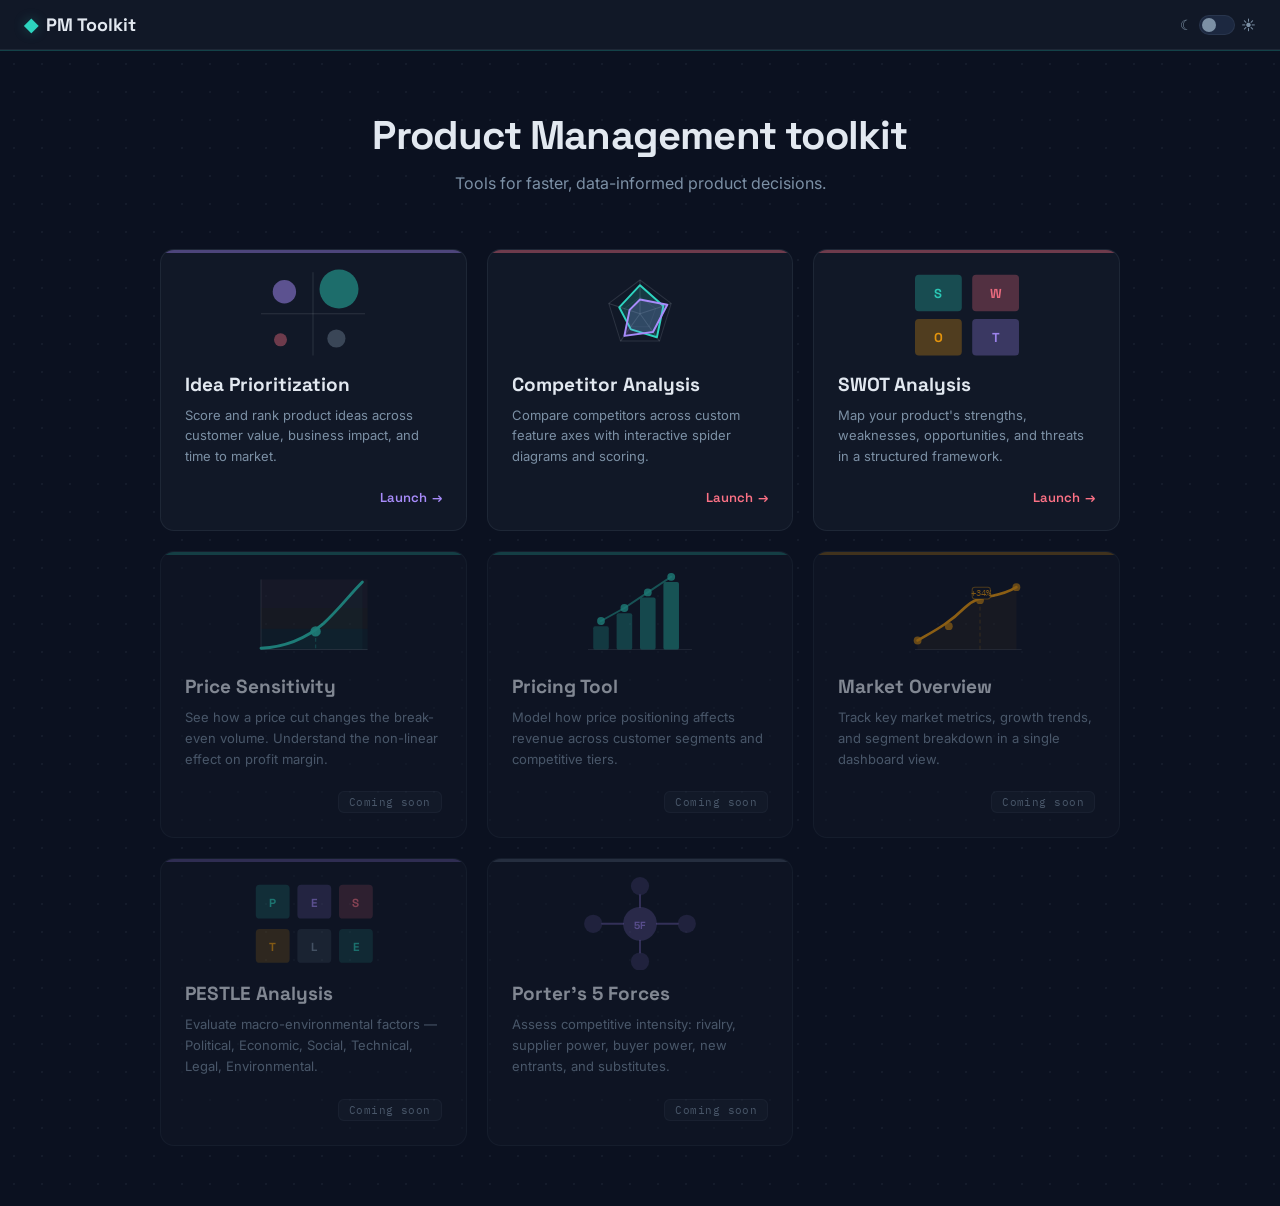
==== index.html @ ec794d37 "first deployment" ====
<!DOCTYPE html>
<html lang="en">
<head>
<meta charset="UTF-8">
<meta name="viewport" content="width=device-width, initial-scale=1.0">
<title>PM Toolkit</title>
<link rel="preconnect" href="https://fonts.googleapis.com">
<link href="https://fonts.googleapis.com/css2?family=Space+Grotesk:wght@500;700&family=Inter:wght@400;500;600&family=IBM+Plex+Mono:wght@500&display=swap" rel="stylesheet">
<link rel="stylesheet" href="index.css">
</head>
<body>
<div class="app">

  <header class="topbar">
    <div class="brand"><span class="brand-mark">&#9670;</span> PM Toolkit</div>
    <div class="topbar-actions">
      <label class="theme-toggle" title="Toggle light / dark theme">
        <span class="t-icon">&#9790;</span>
        <input type="checkbox" id="themeToggle">
        <span class="toggle-pill"><span class="toggle-dot"></span></span>
        <span class="t-icon">&#9728;</span>
      </label>
    </div>
  </header>

  <main class="hub">
    <div class="hub-hero">
      <h1>Product Management toolkit</h1>
      <p>Tools for faster, data-informed product decisions.</p>
    </div>

    <div class="tool-grid">

      <!-- 1. Idea Prioritization -->
      <a class="tool-card card-plum" href="prio_tool.html">
        <div class="card-visual">
          <svg viewBox="0 0 100 72" fill="none" xmlns="http://www.w3.org/2000/svg">
            <line x1="50" y1="4"  x2="50" y2="68" stroke="currentColor" stroke-opacity="0.12" stroke-width="0.8"/>
            <line x1="10" y1="36" x2="90" y2="36" stroke="currentColor" stroke-opacity="0.12" stroke-width="0.8"/>
            <circle cx="70" cy="17" r="15" fill="var(--teal)"  opacity="0.45"/>
            <circle cx="28" cy="19" r="9"  fill="var(--plum)"  opacity="0.5"/>
            <circle cx="68" cy="55" r="7"  fill="var(--slate)" opacity="0.38"/>
            <circle cx="25" cy="56" r="5"  fill="var(--coral)" opacity="0.4"/>
          </svg>
        </div>
        <div class="card-body">
          <h2 class="card-title">Idea Prioritization</h2>
          <p class="card-desc">Score and rank product ideas across customer value, business impact, and time to market.</p>
        </div>
        <div class="card-footer">
          <span class="card-launch">Launch <span class="launch-arrow">&#8594;</span></span>
        </div>
      </a>

      <!-- 2. Competitor Analysis -->
      <a class="tool-card card-coral" href="competitor_analysis.html">
        <div class="card-visual">
          <svg viewBox="0 0 100 72" fill="none" xmlns="http://www.w3.org/2000/svg">
            <line x1="50" y1="36" x2="50" y2="10"  stroke="currentColor" stroke-opacity="0.15" stroke-width="0.8"/>
            <line x1="50" y1="36" x2="74" y2="28"  stroke="currentColor" stroke-opacity="0.15" stroke-width="0.8"/>
            <line x1="50" y1="36" x2="65" y2="57"  stroke="currentColor" stroke-opacity="0.15" stroke-width="0.8"/>
            <line x1="50" y1="36" x2="35" y2="57"  stroke="currentColor" stroke-opacity="0.15" stroke-width="0.8"/>
            <line x1="50" y1="36" x2="26" y2="28"  stroke="currentColor" stroke-opacity="0.15" stroke-width="0.8"/>
            <polygon points="50,10 74,28 65,57 35,57 26,28" fill="none" stroke="currentColor" stroke-opacity="0.12" stroke-width="0.8"/>
            <polygon points="50,23 62,32 57,46 43,46 38,32" fill="none" stroke="currentColor" stroke-opacity="0.08" stroke-width="0.6"/>
            <polygon points="50,14 68,30 63,54 43,48 34,31" fill="var(--teal)" fill-opacity="0.18" stroke="var(--teal)" stroke-width="1.5" stroke-linejoin="round"/>
            <polygon points="50,25 71,29 60,50 38,53 42,33" fill="var(--plum)" fill-opacity="0.18" stroke="var(--plum)" stroke-width="1.5" stroke-linejoin="round"/>
          </svg>
        </div>
        <div class="card-body">
          <h2 class="card-title">Competitor Analysis</h2>
          <p class="card-desc">Compare competitors across custom feature axes with interactive spider diagrams and scoring.</p>
        </div>
        <div class="card-footer">
          <span class="card-launch">Launch <span class="launch-arrow">&#8594;</span></span>
        </div>
      </a>

      <!-- 3. SWOT Analysis -->
      <a class="tool-card card-coral" href="swot_tool.html">
        <div class="card-visual">
          <svg viewBox="0 0 100 72" fill="none" xmlns="http://www.w3.org/2000/svg">
            <rect x="10" y="6"  width="36" height="28" rx="3" fill="var(--teal)"  opacity="0.28"/>
            <rect x="54" y="6"  width="36" height="28" rx="3" fill="var(--coral)" opacity="0.28"/>
            <rect x="10" y="40" width="36" height="28" rx="3" fill="var(--amber)" opacity="0.28"/>
            <rect x="54" y="40" width="36" height="28" rx="3" fill="var(--plum)"  opacity="0.28"/>
            <text x="28" y="24" text-anchor="middle" font-family="Space Grotesk,sans-serif" font-size="10" font-weight="700" fill="var(--teal)"  opacity="0.9">S</text>
            <text x="72" y="24" text-anchor="middle" font-family="Space Grotesk,sans-serif" font-size="10" font-weight="700" fill="var(--coral)" opacity="0.9">W</text>
            <text x="28" y="58" text-anchor="middle" font-family="Space Grotesk,sans-serif" font-size="10" font-weight="700" fill="var(--amber)" opacity="0.9">O</text>
            <text x="72" y="58" text-anchor="middle" font-family="Space Grotesk,sans-serif" font-size="10" font-weight="700" fill="var(--plum)"  opacity="0.9">T</text>
          </svg>
        </div>
        <div class="card-body">
          <h2 class="card-title">SWOT Analysis</h2>
          <p class="card-desc">Map your product's strengths, weaknesses, opportunities, and threats in a structured framework.</p>
        </div>
        <div class="card-footer">
          <span class="card-launch">Launch <span class="launch-arrow">&#8594;</span></span>
        </div>
      </a>

      <!-- Price Sensitivity — Coming soon -->
      <div class="tool-card card-teal tool-card--soon">
        <div class="card-visual">
          <svg viewBox="0 0 100 72" fill="none" xmlns="http://www.w3.org/2000/svg">
            <line x1="10" y1="62" x2="92" y2="62" stroke="currentColor" stroke-opacity="0.2" stroke-width="0.8"/>
            <line x1="10" y1="8"  x2="10" y2="62" stroke="currentColor" stroke-opacity="0.2" stroke-width="0.8"/>
            <rect x="10" y="46" width="82" height="16" fill="var(--teal)"  opacity="0.06"/>
            <rect x="10" y="30" width="82" height="16" fill="var(--amber)" opacity="0.06"/>
            <rect x="10" y="8"  width="82" height="22" fill="var(--coral)" opacity="0.06"/>
            <path d="M 10 61 C 28 60 44 54 58 42 C 70 31 78 20 88 10" stroke="var(--teal)" stroke-width="2.2" stroke-linecap="round"/>
            <path d="M 10 61 C 28 60 44 54 58 42 C 70 31 78 20 88 10 L 88 62 Z" fill="var(--teal)" opacity="0.06"/>
            <circle cx="52" cy="48" r="4" fill="var(--teal)" opacity="0.9"/>
            <line x1="52" y1="48" x2="52" y2="62" stroke="var(--teal)" stroke-opacity="0.35" stroke-width="1" stroke-dasharray="3 2"/>
          </svg>
        </div>
        <div class="card-body">
          <h2 class="card-title">Price Sensitivity</h2>
          <p class="card-desc">See how a price cut changes the break-even volume. Understand the non-linear effect on profit margin.</p>
        </div>
        <div class="card-footer">
          <span class="card-badge">Coming soon</span>
        </div>
      </div>

      <!-- Pricing Tool — Coming soon -->
      <div class="tool-card card-teal tool-card--soon">
        <div class="card-visual">
          <svg viewBox="0 0 100 72" fill="none" xmlns="http://www.w3.org/2000/svg">
            <line x1="10" y1="62" x2="90" y2="62" stroke="currentColor" stroke-opacity="0.15" stroke-width="0.8"/>
            <rect x="14" y="44" width="12" height="18" rx="1.5" fill="var(--teal)" opacity="0.35"/>
            <rect x="32" y="34" width="12" height="28" rx="1.5" fill="var(--teal)" opacity="0.42"/>
            <rect x="50" y="22" width="12" height="40" rx="1.5" fill="var(--teal)" opacity="0.5"/>
            <rect x="68" y="10" width="12" height="52" rx="1.5" fill="var(--teal)" opacity="0.6"/>
            <circle cx="20" cy="40" r="3" fill="var(--teal)" opacity="0.8"/>
            <circle cx="38" cy="30" r="3" fill="var(--teal)" opacity="0.8"/>
            <circle cx="56" cy="18" r="3" fill="var(--teal)" opacity="0.8"/>
            <circle cx="74" cy="6"  r="3" fill="var(--teal)" opacity="0.8"/>
            <path d="M 20 40 L 38 30 L 56 18 L 74 6" stroke="var(--teal)" stroke-width="1.5" stroke-linecap="round" stroke-linejoin="round" opacity="0.6"/>
          </svg>
        </div>
        <div class="card-body">
          <h2 class="card-title">Pricing Tool</h2>
          <p class="card-desc">Model how price positioning affects revenue across customer segments and competitive tiers.</p>
        </div>
        <div class="card-footer">
          <span class="card-badge">Coming soon</span>
        </div>
      </div>

      <!-- Market Overview — Coming soon -->
      <div class="tool-card card-amber tool-card--soon">
        <div class="card-visual">
          <svg viewBox="0 0 100 72" fill="none" xmlns="http://www.w3.org/2000/svg">
            <line x1="10" y1="62" x2="92" y2="62" stroke="currentColor" stroke-opacity="0.15" stroke-width="0.8"/>
            <path d="M 12 55 C 24 48 36 42 48 30 C 60 18 72 24 88 14" stroke="var(--amber)" stroke-width="2" stroke-linecap="round" fill="none"/>
            <path d="M 12 55 C 24 48 36 42 48 30 C 60 18 72 24 88 14 L 88 62 L 12 62 Z" fill="var(--amber)" opacity="0.07"/>
            <circle cx="12" cy="55" r="3" fill="var(--amber)" opacity="0.7"/>
            <circle cx="36" cy="44" r="3" fill="var(--amber)" opacity="0.7"/>
            <circle cx="60" cy="24" r="3" fill="var(--amber)" opacity="0.7"/>
            <circle cx="88" cy="14" r="3" fill="var(--amber)" opacity="0.7"/>
            <line x1="60" y1="24" x2="60" y2="62" stroke="var(--amber)" stroke-opacity="0.2" stroke-dasharray="3 2" stroke-width="1"/>
            <rect x="54" y="14" width="14" height="9" rx="2" fill="var(--surface)" stroke="var(--amber)" stroke-opacity="0.5" stroke-width="0.8"/>
            <text x="61" y="21" text-anchor="middle" font-family="IBM Plex Mono,monospace" font-size="7" fill="var(--amber)" opacity="0.9">+34%</text>
          </svg>
        </div>
        <div class="card-body">
          <h2 class="card-title">Market Overview</h2>
          <p class="card-desc">Track key market metrics, growth trends, and segment breakdown in a single dashboard view.</p>
        </div>
        <div class="card-footer">
          <span class="card-badge">Coming soon</span>
        </div>
      </div>

      <!-- PESTLE — Coming soon -->
      <div class="tool-card card-plum tool-card--soon">
        <div class="card-visual">
          <svg viewBox="0 0 100 72" fill="none" xmlns="http://www.w3.org/2000/svg">
            <rect x="6"  y="6"  width="26" height="26" rx="3" fill="var(--teal)"  opacity="0.25"/>
            <rect x="38" y="6"  width="26" height="26" rx="3" fill="var(--plum)"  opacity="0.25"/>
            <rect x="70" y="6"  width="26" height="26" rx="3" fill="var(--coral)" opacity="0.25"/>
            <rect x="6"  y="40" width="26" height="26" rx="3" fill="var(--amber)" opacity="0.25"/>
            <rect x="38" y="40" width="26" height="26" rx="3" fill="var(--slate)" opacity="0.22"/>
            <rect x="70" y="40" width="26" height="26" rx="3" fill="var(--teal)"  opacity="0.2"/>
            <text x="19" y="23" text-anchor="middle" font-family="Space Grotesk,sans-serif" font-size="9" font-weight="700" fill="var(--teal)"  opacity="0.9">P</text>
            <text x="51" y="23" text-anchor="middle" font-family="Space Grotesk,sans-serif" font-size="9" font-weight="700" fill="var(--plum)"  opacity="0.9">E</text>
            <text x="83" y="23" text-anchor="middle" font-family="Space Grotesk,sans-serif" font-size="9" font-weight="700" fill="var(--coral)" opacity="0.9">S</text>
            <text x="19" y="57" text-anchor="middle" font-family="Space Grotesk,sans-serif" font-size="9" font-weight="700" fill="var(--amber)" opacity="0.9">T</text>
            <text x="51" y="57" text-anchor="middle" font-family="Space Grotesk,sans-serif" font-size="9" font-weight="700" fill="var(--slate)" opacity="0.9">L</text>
            <text x="83" y="57" text-anchor="middle" font-family="Space Grotesk,sans-serif" font-size="9" font-weight="700" fill="var(--teal)"  opacity="0.85">E</text>
          </svg>
        </div>
        <div class="card-body">
          <h2 class="card-title">PESTLE Analysis</h2>
          <p class="card-desc">Evaluate macro-environmental factors — Political, Economic, Social, Technical, Legal, Environmental.</p>
        </div>
        <div class="card-footer">
          <span class="card-badge">Coming soon</span>
        </div>
      </div>

      <!-- Porter's 5 Forces — Coming soon -->
      <div class="tool-card card-slate tool-card--soon">
        <div class="card-visual">
          <svg viewBox="0 0 100 72" fill="none" xmlns="http://www.w3.org/2000/svg">
            <circle cx="50" cy="36" r="13" fill="var(--plum)" opacity="0.32"/>
            <circle cx="50" cy="7"  r="7"  fill="var(--plum)" opacity="0.22"/>
            <circle cx="50" cy="65" r="7"  fill="var(--plum)" opacity="0.22"/>
            <circle cx="14" cy="36" r="7"  fill="var(--plum)" opacity="0.22"/>
            <circle cx="86" cy="36" r="7"  fill="var(--plum)" opacity="0.22"/>
            <line x1="50" y1="23" x2="50" y2="14" stroke="var(--plum)" stroke-opacity="0.45" stroke-width="1.5" stroke-linecap="round"/>
            <line x1="50" y1="49" x2="50" y2="58" stroke="var(--plum)" stroke-opacity="0.45" stroke-width="1.5" stroke-linecap="round"/>
            <line x1="37" y1="36" x2="21" y2="36" stroke="var(--plum)" stroke-opacity="0.45" stroke-width="1.5" stroke-linecap="round"/>
            <line x1="63" y1="36" x2="79" y2="36" stroke="var(--plum)" stroke-opacity="0.45" stroke-width="1.5" stroke-linecap="round"/>
            <text x="50" y="40" text-anchor="middle" font-family="Space Grotesk,sans-serif" font-size="8" font-weight="700" fill="var(--plum)" opacity="0.85">5F</text>
          </svg>
        </div>
        <div class="card-body">
          <h2 class="card-title">Porter's 5 Forces</h2>
          <p class="card-desc">Assess competitive intensity: rivalry, supplier power, buyer power, new entrants, and substitutes.</p>
        </div>
        <div class="card-footer">
          <span class="card-badge">Coming soon</span>
        </div>
      </div>

    </div>
  </main>

</div>

<script>
  function applyTheme(isLight) {
    document.documentElement.classList.toggle('light', isLight);
  }

  var tt = document.getElementById('themeToggle');
  var saved = localStorage.getItem('prio-theme');
  if (saved === 'light') { tt.checked = true; applyTheme(true); }

  tt.addEventListener('change', function () {
    applyTheme(this.checked);
    localStorage.setItem('prio-theme', this.checked ? 'light' : 'dark');
  });
</script>
</body>
</html>
---- index.css ----
/* ── Design tokens: dark (default) ──────────────────────────────── */
:root {
  --bg:              #0B1120;
  --surface:         #111827;
  --surface-raised:  #1C2840;
  --border:          rgba(148, 163, 184, 0.1);
  --border-bright:   rgba(148, 163, 184, 0.18);

  --ink:             #E2E8F0;
  --ink-soft:        #7C90A5;

  --teal:            #2DD4BF;
  --teal-bg:         rgba(45, 212, 191, 0.07);
  --teal-glow:       rgba(45, 212, 191, 0.25);

  --plum:            #A78BFA;
  --plum-bg:         rgba(167, 139, 250, 0.07);
  --plum-glow:       rgba(167, 139, 250, 0.2);

  --coral:           #FB7185;
  --coral-bg:        rgba(251, 113, 133, 0.07);
  --coral-glow:      rgba(251, 113, 133, 0.2);

  --amber:           #F59E0B;
  --amber-bg:        rgba(245, 158, 11, 0.07);

  --slate:           #7C90A5;
  --slate-bg:        rgba(124, 144, 165, 0.07);

  --font-display:    'Space Grotesk', sans-serif;
  --font-body:       'Inter', sans-serif;
  --font-mono:       'IBM Plex Mono', monospace;

  --r-sm:   6px;
  --r-md:   8px;
  --r-lg:   14px;
}

/* ── Design tokens: light ────────────────────────────────────────── */
:root.light {
  --bg:              #F4F3EE;
  --surface:         #FFFFFF;
  --surface-raised:  #ECEAE2;
  --border:          rgba(0, 0, 0, 0.1);
  --border-bright:   rgba(0, 0, 0, 0.2);

  --ink:             #1A2019;
  --ink-soft:        #5A6558;

  --teal:            #1A7060;
  --teal-bg:         rgba(26, 112, 96, 0.1);
  --teal-glow:       rgba(26, 112, 96, 0.2);

  --plum:            #5B4B8A;
  --plum-bg:         rgba(91, 75, 138, 0.1);
  --plum-glow:       rgba(91, 75, 138, 0.15);

  --coral:           #C95A35;
  --coral-bg:        rgba(201, 90, 53, 0.1);
  --coral-glow:      rgba(201, 90, 53, 0.15);

  --amber:           #B45309;
  --amber-bg:        rgba(180, 83, 9, 0.1);

  --slate:           #7A7A70;
  --slate-bg:        rgba(122, 122, 112, 0.1);
}

/* ── Base ────────────────────────────────────────────────────────── */
* { box-sizing: border-box; }

body {
  margin: 0;
  background: var(--bg);
  color: var(--ink);
  font-family: var(--font-body);
}

::-webkit-scrollbar { width: 5px; }
::-webkit-scrollbar-track { background: transparent; }
::-webkit-scrollbar-thumb { background: var(--surface-raised); border-radius: 3px; }

.app { display: flex; flex-direction: column; min-height: 100vh; }

/* ── Topbar ──────────────────────────────────────────────────────── */
.topbar {
  display: flex;
  align-items: center;
  justify-content: space-between;
  padding: 13px 24px;
  background: var(--surface);
  border-bottom: 1px solid var(--border);
  box-shadow: 0 1px 0 var(--teal-glow);
}

.brand {
  font-family: var(--font-display);
  font-weight: 700;
  font-size: 18px;
  display: flex;
  align-items: center;
  gap: 8px;
}

.brand-mark {
  color: var(--teal);
  filter: drop-shadow(0 0 6px var(--teal-glow));
}

/* ── Theme toggle ────────────────────────────────────────────────── */
.theme-toggle {
  display: flex;
  align-items: center;
  gap: 6px;
  cursor: pointer;
}

.theme-toggle input[type=checkbox] { display: none; }

.t-icon {
  font-size: 14px;
  color: var(--ink-soft);
  line-height: 1;
  user-select: none;
}

.toggle-pill {
  width: 36px;
  height: 20px;
  border-radius: 10px;
  background: var(--surface-raised);
  border: 1px solid var(--border);
  position: relative;
  transition: background 0.2s, border-color 0.2s;
}

.toggle-dot {
  width: 14px;
  height: 14px;
  border-radius: 50%;
  background: var(--slate);
  position: absolute;
  top: 2px;
  left: 2px;
  transition: left 0.2s, background 0.2s, box-shadow 0.2s;
}

#themeToggle:checked + .toggle-pill {
  background: var(--teal-bg);
  border-color: var(--teal);
}

#themeToggle:checked + .toggle-pill .toggle-dot {
  left: 18px;
  background: var(--teal);
  box-shadow: 0 0 6px var(--teal-glow);
}

/* ── Hub ─────────────────────────────────────────────────────────── */
.hub {
  flex: 1;
  padding: 60px 48px;
  /* Subtle dot grid for texture */
  background-image: radial-gradient(circle, rgba(148, 163, 184, 0.07) 1px, transparent 1px);
  background-size: 28px 28px;
}

.hub-hero {
  max-width: 700px;
  margin: 0 auto 52px;
  text-align: center;
}

.hub-hero h1 {
  font-family: var(--font-display);
  font-size: 40px;
  font-weight: 700;
  margin: 0 0 10px;
  letter-spacing: -0.02em;
}

.hub-hero p {
  font-size: 16px;
  color: var(--ink-soft);
  margin: 0;
  line-height: 1.6;
}

/* ── Tool grid ───────────────────────────────────────────────────── */
.tool-grid {
  display: grid;
  grid-template-columns: repeat(auto-fill, minmax(280px, 1fr));
  gap: 20px;
  max-width: 960px;
  margin: 0 auto;
}

/* ── Tool card ───────────────────────────────────────────────────── */
.tool-card {
  display: flex;
  flex-direction: column;
  background: var(--surface);
  border: 1px solid var(--border);
  border-radius: var(--r-lg);
  padding: 24px;
  text-decoration: none;
  color: var(--ink);
  position: relative;
  overflow: hidden;
  transition: border-color 0.2s, box-shadow 0.2s, transform 0.2s;
}

/* Accent stripe at top of each card */
.tool-card::after {
  content: '';
  position: absolute;
  top: 0; left: 0; right: 0;
  height: 3px;
  background: var(--card-color, var(--slate));
  opacity: 0.4;
  transition: opacity 0.2s, box-shadow 0.2s;
}

.tool-card:not(.tool-card--soon):hover {
  border-color: var(--card-color, var(--teal));
  box-shadow: 0 10px 40px rgba(0, 0, 0, 0.25), 0 0 0 1px var(--card-color, var(--teal));
  transform: translateY(-4px);
}

.tool-card:not(.tool-card--soon):hover::after {
  opacity: 1;
  box-shadow: 0 0 14px var(--card-color, var(--teal));
}

.tool-card--soon {
  opacity: 0.55;
  cursor: default;
}

/* Per-card accent colors */
.card-teal  { --card-color: var(--teal); }
.card-plum  { --card-color: var(--plum); }
.card-coral { --card-color: var(--coral); }
.card-amber { --card-color: var(--amber); }
.card-slate { --card-color: var(--slate); }

/* ── Card internals ──────────────────────────────────────────────── */
.card-visual {
  height: 80px;
  display: flex;
  align-items: center;
  justify-content: center;
  margin-bottom: 18px;
}

.card-visual svg {
  width: 100%;
  max-width: 130px;
  height: auto;
}

.card-body { flex: 1; }

.card-title {
  font-family: var(--font-display);
  font-size: 19px;
  font-weight: 700;
  margin: 0 0 8px;
  color: var(--ink);
}

.card-desc {
  font-size: 13px;
  color: var(--ink-soft);
  margin: 0;
  line-height: 1.6;
}

.card-footer {
  margin-top: 22px;
  display: flex;
  align-items: center;
  justify-content: flex-end;
}

.card-launch {
  font-family: var(--font-display);
  font-size: 13px;
  font-weight: 600;
  color: var(--card-color, var(--teal));
  display: flex;
  align-items: center;
  gap: 5px;
  transition: gap 0.15s;
}

.tool-card:hover .launch-arrow {
  transform: translateX(3px);
  display: inline-block;
  transition: transform 0.15s;
}

.card-badge {
  font-family: var(--font-mono);
  font-size: 11px;
  color: var(--slate);
  background: var(--slate-bg);
  border: 1px solid var(--border);
  border-radius: var(--r-sm);
  padding: 3px 10px;
  letter-spacing: 0.04em;
}

/* ── Responsive ──────────────────────────────────────────────────── */
@media (max-width: 768px) {
  .hub { padding: 36px 20px; }
  .hub-hero h1 { font-size: 30px; }
  .tool-grid { grid-template-columns: 1fr; }
}
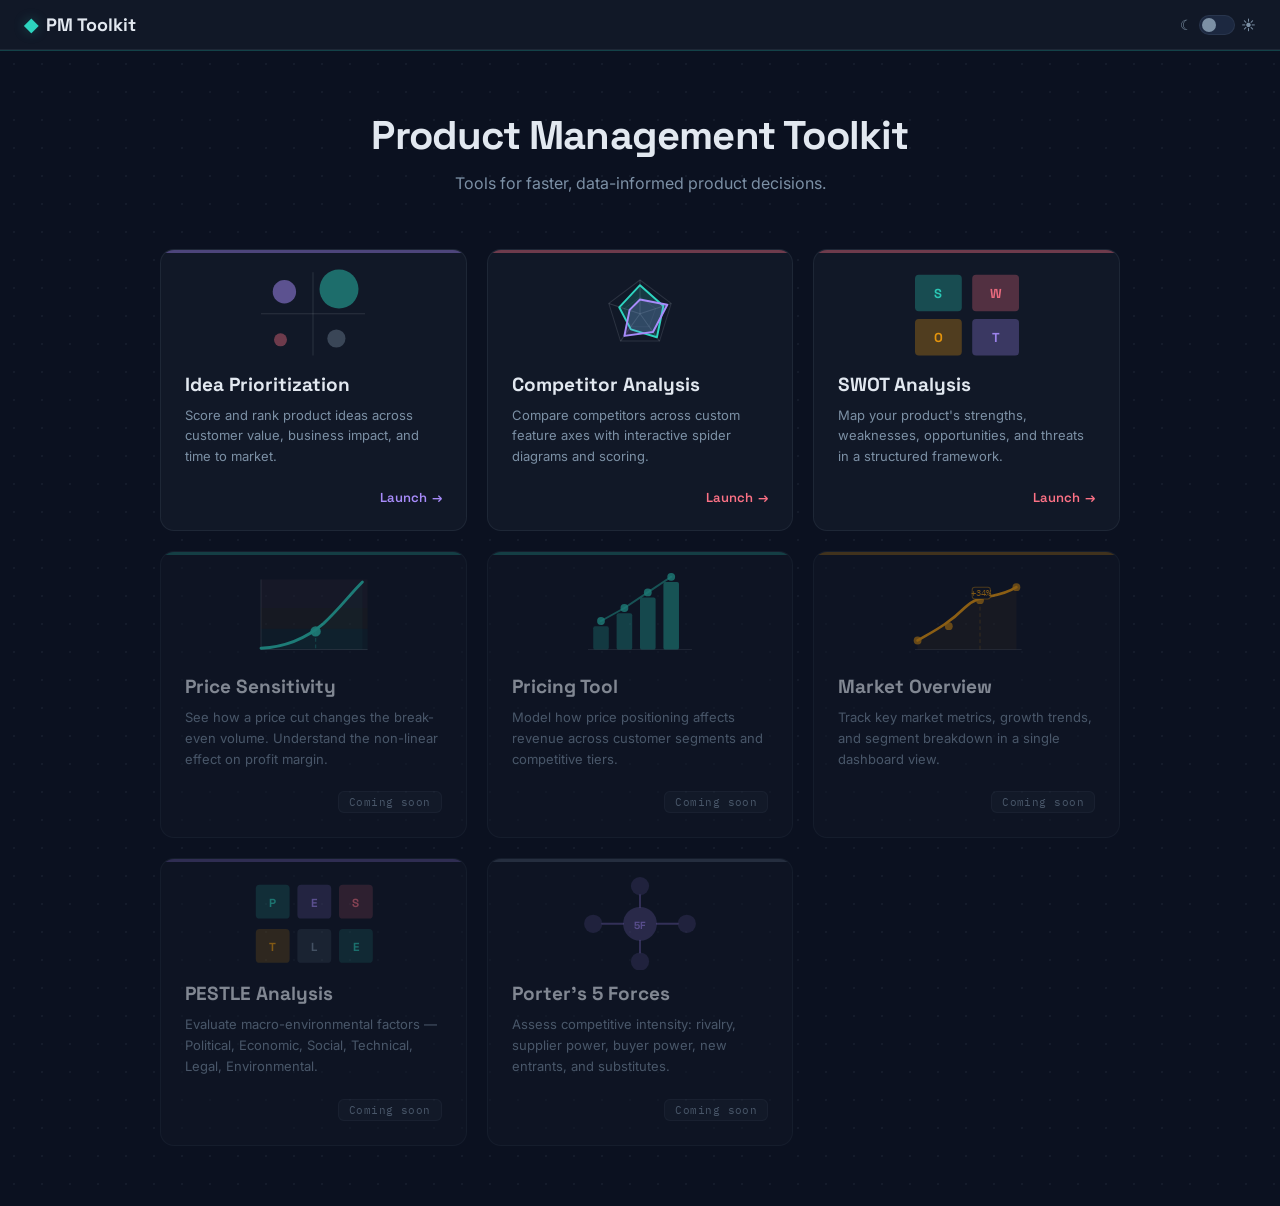
==== commit aebaf8cc: "typo fixed" ====
--- a/index.html
+++ b/index.html
@@ -25,7 +25,7 @@
 
   <main class="hub">
     <div class="hub-hero">
-      <h1>Product Management toolkit</h1>
+      <h1>Product Management Toolkit</h1>
       <p>Tools for faster, data-informed product decisions.</p>
     </div>
 
